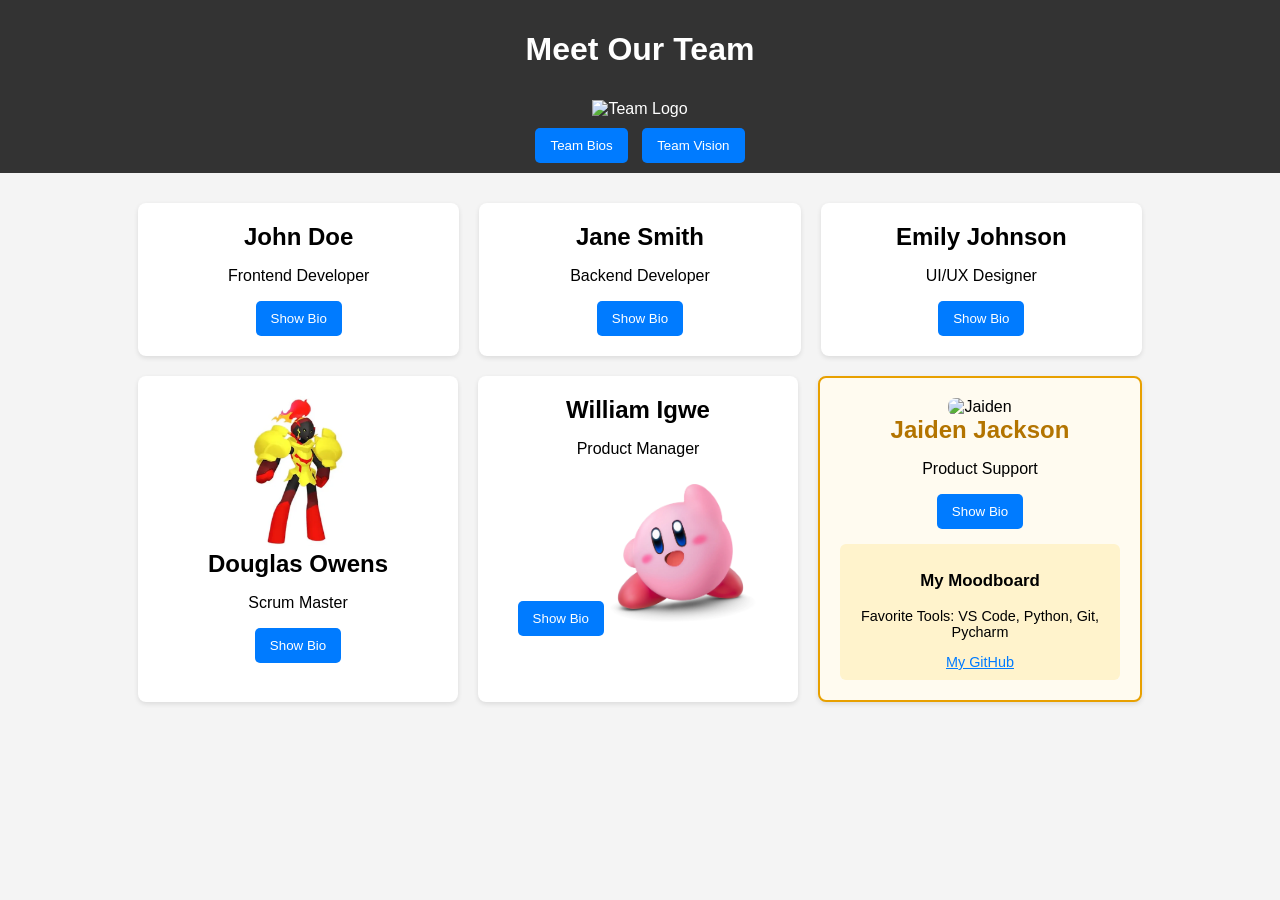
==== index.html @ e1c34551 "Add Jaiden Jackson bio, photo, and moodboard" ====
<!DOCTYPE html>
<html lang="en">

<head>
    <meta charset="UTF-8">
    <meta name="viewport" content="width=device-width, initial-scale=1.0">
    <title>Team Bio</title>
    <link rel="stylesheet" href="styles.css"> <!-- Link to external CSS file -->
</head>

<body>

    <header>
        <h1>Meet Our Team</h1>
        <!-- Example team logo -->
        <img src="img/team-logo.png" alt="Team Logo" class="team-logo">

        <!-- Navigation menu to switch between sections -->
        <nav>
            <button onclick="showSection('bios')">Team Bios</button>
            <button onclick="showSection('vision')">Team Vision</button>
        </nav>
    </header>

    <!-- Team bios section (default section) -->
    <div id="bios" class="container">
        <!-- Each card represents an individual team member -->
        <div class="card">
            <h2>John Doe</h2>
            <p>Frontend Developer</p>
            <button onclick="toggleBio('bio1')">Show Bio</button>
            <p id="bio1" class="bio">John is a skilled frontend developer with 5 years of experience in creating
                responsive web applications.</p>
        </div>
        <div class="card">
            <h2>Jane Smith</h2>
            <p>Backend Developer</p>
            <button onclick="toggleBio('bio2')">Show Bio</button>
            <p id="bio2" class="bio">Jane is a backend developer specializing in server-side logic and database
                management.</p>
        </div>
        <div class="card">
            <h2>Emily Johnson</h2>
            <p>UI/UX Designer</p>
            <button onclick="toggleBio('bio3')">Show Bio</button>
            <p id="bio3" class="bio">Emily is a UI/UX designer with a passion for creating user-friendly interfaces.</p>
        </div>
        <div class="card">
            <img src="img/Armarouge-1.webp" alt="Douglas Owens" style="width: 150px; border-radius: 8px;">
            <h2>Douglas Owens</h2>
            <p>Scrum Master</p>
            <button onclick="toggleBio('bio4')">Show Bio</button>
            <p id="bio4" class="bio">Douglas is our scrum master with a passion for keeping the team on track and
                ensuring we deliver quality work on time.</p>
        </div>
        <div class="card">
            <h2>William Igwe</h2>
            <p>Product Manager</p>
            <button onclick="toggleBio('bio5')">Show Bio</button>
            <p id="bio5" class="bio">William is a skilled product manager.</p>
            <img src="img/Kirby_KARs.png" alt="William Igwe" class="team-logo">
        </div>
        <div class="card" id="jaiden-card">
            <img src="img/jaiden.png" alt="Jaiden" style="width: 150px; border-radius: 8px;">
            <h2>Jaiden Jackson</h2>
            <p>Product Support</p>
            <button onclick="toggleBio('bio6')">Show Bio</button>
            <p id="bio6" class="bio">
                Skilled programmer in Java, interested in CyberSecurity.
            </p>
            <div class="moodboard">
                <h3>My Moodboard</h3>
                <p>Favorite Tools: VS Code, Python, Git, Pycharm</p>
                <a href="https://github.com/JaidenCoding" target="_blank">My GitHub</a>
            </div>
        </div>
    </div>
    <!-- Team vision/mission statement section (hidden by default) -->
    <div id="vision" class="container" style="display: none;">
        <h2>Our Mission Statement</h2>
        <p>We strive to create a collaborative, inclusive, and innovative environment where team members feel empowered
            to push boundaries and achieve excellence in their craft. Our mission is to deliver high-quality solutions
            that meet and exceed our clients' expectations.</p>
    </div>

    <script src="script.js"></script> <!-- Link to external JavaScript file -->

</body>

</html>
---- styles.css ----
/* General page styling */
body {
    font-family: Arial, sans-serif;
    background-color: #f4f4f4;
    margin: 0;
    padding: 0;
}

/* Header section styling */
header {
    background: #333;
    color: #fff;
    padding: 10px 0;
    text-align: center;
}

/* Styling for team logo image */
.team-logo {
    width: 150px; /* Adjust the size as needed */
    margin-top: 10px;
}

/* Menu button styling */
header nav {
    margin-top: 10px;
}

header nav button {
    background: #007BFF;
    color: white;
    border: none;
    padding: 10px 15px;
    border-radius: 5px;
    cursor: pointer;
    margin: 0 5px;
}

header nav button:hover {
    background: #0056b3;
}

/* Flex container for team bios and vision sections */
.container {
    width: 80%;
    margin: 20px auto;
    display: flex;
    flex-wrap: wrap;
    justify-content: space-between;
}

/* Card styling for individual team bios */
.card {
    background: white;
    border-radius: 8px;
    box-shadow: 0 2px 5px rgba(0, 0, 0, 0.1);
    margin: 10px;
    padding: 20px;
    flex: 1 1 calc(30% - 40px);
    text-align: center;
    transition: transform 0.2s;
}

.card:hover {
    transform: scale(1.05);
}

h2 {
    margin: 0 0 10px;
}

/* Initially hide bio details */
.bio {
    display: none;
    margin-top: 10px;
    color: #555;
}

/* Button styling */
button {
    background: #007BFF;
    color: white;
    border: none;
    padding: 10px 15px;
    border-radius: 5px;
    cursor: pointer;
}

button:hover {
    background: #0056b3;
}

/* Jaiden's card styling */
#jaiden-card {
    border: 2px solid #e8a000;
    background: #fffbf0;
}

#jaiden-card h2 {
    color: #b37400;
}

#jaiden-card .moodboard {
    margin-top: 15px;
    padding: 10px;
    background: #fff3cc;
    border-radius: 6px;
    font-size: 0.9em;
}

#jaiden-card .moodboard a {
    display: block;
    color: #007BFF;
    margin-top: 5px;
}
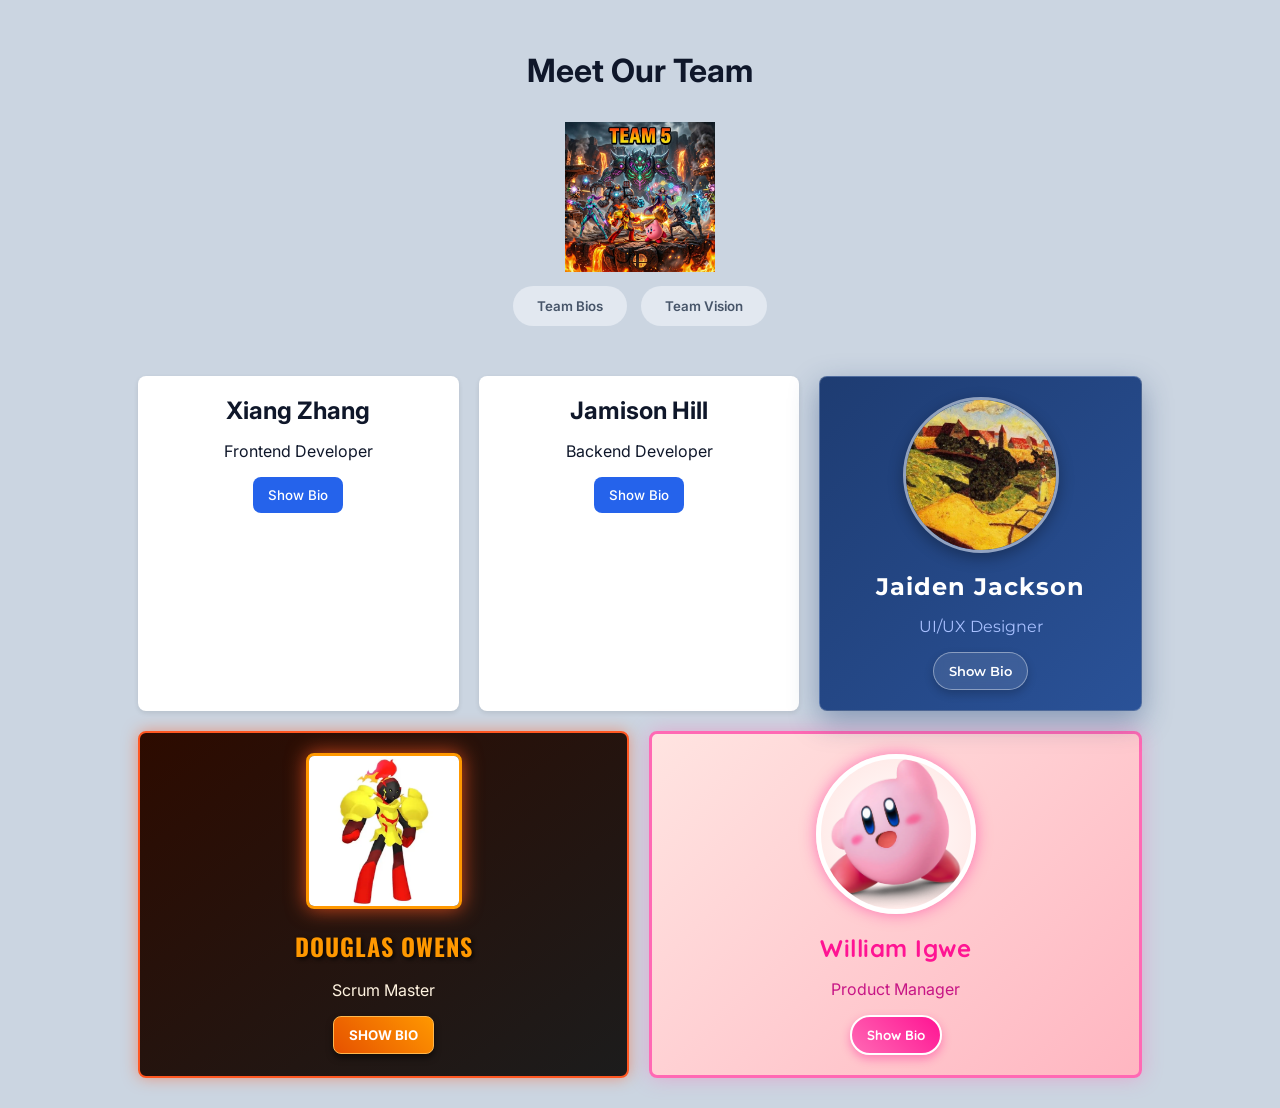
==== commit 3b86f8f3: "Finalized Most of the Styling" ====
--- a/index.html
+++ b/index.html
@@ -13,7 +13,7 @@
     <header>
         <h1>Meet Our Team</h1>
         <!-- Example team logo -->
-        <img src="img/team-logo.png" alt="Team Logo" class="team-logo">
+        <img src="img/Team_Logo.jpeg" alt="Team Logo" class="team-logo">
 
         <!-- Navigation menu to switch between sections -->
         <nav>
@@ -26,55 +26,43 @@
     <div id="bios" class="container">
         <!-- Each card represents an individual team member -->
         <div class="card">
-            <h2>John Doe</h2>
+            <h2>Xiang Zhang</h2>
             <p>Frontend Developer</p>
             <button onclick="toggleBio('bio1')">Show Bio</button>
-            <p id="bio1" class="bio">John is a skilled frontend developer with 5 years of experience in creating
+            <p id="bio1" class="bio">Xiang is a skilled frontend developer with 5 years of experience in creating
                 responsive web applications.</p>
         </div>
         <div class="card">
-            <h2>Jane Smith</h2>
+            <h2>Jamison Hill</h2>
             <p>Backend Developer</p>
             <button onclick="toggleBio('bio2')">Show Bio</button>
-            <p id="bio2" class="bio">Jane is a backend developer specializing in server-side logic and database
+            <p id="bio2" class="bio">Jamison is a backend developer specializing in server-side logic and database
                 management.</p>
         </div>
-        <div class="card">
-            <h2>Emily Johnson</h2>
+        <div class="card jaiden-card">
+            <img src="img/IMG_1285.JPEG" alt="Jaiden Jackson">
+            <h2>Jaiden Jackson</h2>
             <p>UI/UX Designer</p>
             <button onclick="toggleBio('bio3')">Show Bio</button>
-            <p id="bio3" class="bio">Emily is a UI/UX designer with a passion for creating user-friendly interfaces.</p>
+            <p id="bio3" class="bio">Jaiden is a UI/UX designer with a passion for creating user-friendly interfaces.
+            </p>
         </div>
-        <div class="card">
+        <div class="card douglas-card">
             <img src="img/Armarouge-1.webp" alt="Douglas Owens" style="width: 150px; border-radius: 8px;">
             <h2>Douglas Owens</h2>
             <p>Scrum Master</p>
             <button onclick="toggleBio('bio4')">Show Bio</button>
-            <p id="bio4" class="bio">Douglas is our scrum master with a passion for keeping the team on track and
-                ensuring we deliver quality work on time.</p>
+            <p id="bio4" class="bio">Douglas is our Scrum Master.</p>
         </div>
-        <div class="card">
+        <div class="card william-card">
+            <img src="img/Kirby_KARs.png" alt="William Igwe" style="width: 150px; border-radius: 8px;">
             <h2>William Igwe</h2>
             <p>Product Manager</p>
             <button onclick="toggleBio('bio5')">Show Bio</button>
             <p id="bio5" class="bio">William is a skilled product manager.</p>
-            <img src="img/Kirby_KARs.png" alt="William Igwe" class="team-logo">
-        </div>
-        <div class="card" id="jaiden-card">
-            <img src="img/jaiden.png" alt="Jaiden" style="width: 150px; border-radius: 8px;">
-            <h2>Jaiden Jackson</h2>
-            <p>Product Support</p>
-            <button onclick="toggleBio('bio6')">Show Bio</button>
-            <p id="bio6" class="bio">
-                Skilled programmer in Java, interested in CyberSecurity.
-            </p>
-            <div class="moodboard">
-                <h3>My Moodboard</h3>
-                <p>Favorite Tools: VS Code, Python, Git, Pycharm</p>
-                <a href="https://github.com/JaidenCoding" target="_blank">My GitHub</a>
-            </div>
         </div>
     </div>
+
     <!-- Team vision/mission statement section (hidden by default) -->
     <div id="vision" class="container" style="display: none;">
         <h2>Our Mission Statement</h2>
--- a/styles.css
+++ b/styles.css
@@ -1,23 +1,33 @@
+@import url('https://fonts.googleapis.com/css2?family=Oswald:wght@500&display=swap');
+@import url('https://fonts.googleapis.com/css2?family=Montserrat:wght@300;600;700&display=swap');
+@import url('https://fonts.googleapis.com/css2?family=Quicksand:wght@700&display=swap');
+@import url('https://fonts.googleapis.com/css2?family=Inter:wght@400;500;600;700&display=swap');
+
 /* General page styling */
 body {
-    font-family: Arial, sans-serif;
-    background-color: #f4f4f4;
+    font-family: 'Inter', sans-serif;
+    background-color: #cbd5e1;
+    color: #0f172a;
     margin: 0;
     padding: 0;
 }
 
 /* Header section styling */
 header {
-    background: #333;
-    color: #fff;
-    padding: 10px 0;
+    background: transparent;
+    color: #0f172a;
+    padding: 30px 0 20px 0;
+    box-shadow: none;
+    margin-bottom: 20px;
     text-align: center;
 }
 
 /* Styling for team logo image */
 .team-logo {
     width: 150px; /* Adjust the size as needed */
-    margin-top: 10px;
+    margin-top: 10px;
+    height: 150px;
+    object-fit: contain;
 }
 
 /* Menu button styling */
@@ -26,17 +36,23 @@
 }
 
 header nav button {
-    background: #007BFF;
-    color: white;
+    background: #e2e8f0;
+    color: #475569;
+    font-family: 'Inter', sans-serif;
     border: none;
-    padding: 10px 15px;
-    border-radius: 5px;
+    padding: 12px 24px;
+    border-radius: 9999px; /* Pill shape */
+    font-weight: 600;
+    transition: all 0.2s ease;
     cursor: pointer;
     margin: 0 5px;
 }
 
 header nav button:hover {
-    background: #0056b3;
+    background: #3b82f6;
+    color: white;
+    transform: translateY(-2px);
+    box-shadow: 0 4px 12px rgba(59, 130, 246, 0.3);
 }
 
 /* Flex container for team bios and vision sections */
@@ -77,38 +93,190 @@
 
 /* Button styling */
 button {
-    background: #007BFF;
+    background: #2563eb;
+    font-family: 'Inter', sans-serif;
+    font-weight: 500;
+    transition: all 0.2s ease;
     color: white;
     border: none;
     padding: 10px 15px;
-    border-radius: 5px;
+    border-radius: 8px;
     cursor: pointer;
 }
 
 button:hover {
-    background: #0056b3;
-}
-
-/* Jaiden's card styling */
-#jaiden-card {
-    border: 2px solid #e8a000;
-    background: #fffbf0;
-}
-
-#jaiden-card h2 {
-    color: #b37400;
-}
-
-#jaiden-card .moodboard {
+    background: #1d4ed8;
+    box-shadow: 0 4px 10px rgba(37, 99, 235, 0.2);
+    transform: translateY(-1px);
+}
+
+/* Douglas Owens Special Card Styling */
+.douglas-card {
+    background: linear-gradient(145deg, #2d0b00, #1c1c1c);
+    border: 2px solid #ff5722;
+    color: #ffd54f;
+    box-shadow: 0 0 15px rgba(255, 87, 34, 0.5);
+    transition: transform 0.3s ease, box-shadow 0.3s ease;
+}
+
+.douglas-card:hover {
+    transform: scale(1.05);
+    box-shadow: 0 0 25px rgba(255, 87, 34, 0.8);
+}
+
+.douglas-card h2 {
+    font-family: 'Oswald', sans-serif;
+    color: #ff9800;
+    text-transform: uppercase;
+    letter-spacing: 1px;
+    text-shadow: 2px 2px 4px rgba(0,0,0,0.8);
     margin-top: 15px;
-    padding: 10px;
-    background: #fff3cc;
-    border-radius: 6px;
-    font-size: 0.9em;
-}
-
-#jaiden-card .moodboard a {
-    display: block;
-    color: #007BFF;
-    margin-top: 5px;
-}+}
+
+.douglas-card p {
+    color: #fff3e0;
+}
+
+.douglas-card .bio {
+    color: #ffcc80;
+}
+
+.douglas-card img {
+    border: 3px solid #ff9800;
+    box-shadow: 0 0 20px rgba(255, 87, 34, 0.8);
+    background: radial-gradient(circle, #ff9800, #4e1a05);
+}
+
+.douglas-card button {
+    background: linear-gradient(45deg, #e65100, #ff9800);
+    border: 1px solid #ffb74d;
+    color: #fff;
+    font-weight: bold;
+    text-transform: uppercase;
+    box-shadow: 0 4px 6px rgba(0,0,0,0.5);
+    transition: all 0.3s ease;
+}
+
+.douglas-card button:hover {
+    background: linear-gradient(45deg, #ff9800, #ffc107);
+    color: #333;
+    transform: scale(1.1);
+    box-shadow: 0 0 15px #ffc107;
+}
+
+/* William Igwe (Kirby) Special Card Styling */
+.william-card {
+    background: linear-gradient(135deg, #ffe4e1, #ffb6c1);
+    border: 3px solid #ff69b4;
+    color: #db7093;
+    box-shadow: 0 0 20px rgba(255, 105, 180, 0.4);
+    transition: transform 0.3s ease, box-shadow 0.3s ease;
+}
+
+.william-card:hover {
+    transform: scale(1.05);
+    box-shadow: 0 0 30px rgba(255, 105, 180, 0.7);
+}
+
+.william-card h2 {
+    font-family: 'Quicksand', sans-serif;
+    color: #ff1493;
+    letter-spacing: 0.5px;
+    margin-top: 15px;
+}
+
+.william-card p {
+    color: #c71585;
+}
+
+.william-card .bio {
+    color: #d02090;
+}
+
+.william-card img {
+    border: 5px solid #fff;
+    box-shadow: 0 0 15px rgba(255, 20, 147, 0.5);
+    background: radial-gradient(circle, #fff, #ffe4e1);
+    border-radius: 50% !important; /* Circular like Kirby */
+    object-fit: cover;
+    height: 150px;
+}
+
+.william-card button {
+    background: linear-gradient(45deg, #ff69b4, #ff1493);
+    border: 2px solid #fff;
+    border-radius: 20px;
+    color: #fff;
+    font-weight: bold;
+    font-family: 'Quicksand', sans-serif;
+    box-shadow: 0 4px 10px rgba(255, 20, 147, 0.4);
+    transition: all 0.3s ease;
+}
+
+.william-card button:hover {
+    background: linear-gradient(45deg, #ff1493, #ff69b4);
+    color: #fff;
+    transform: scale(1.1);
+    box-shadow: 0 0 15px #ff1493;
+}
+
+/* Jaiden Jackson Special Card Styling */
+.jaiden-card {
+    background: linear-gradient(135deg, #1e3c72, #2a5298);
+    border: 1px solid rgba(255, 255, 255, 0.2);
+    color: #e0eaf5;
+    box-shadow: 0 10px 30px rgba(30, 60, 114, 0.4);
+    backdrop-filter: blur(10px);
+    transition: transform 0.3s ease, box-shadow 0.3s ease;
+}
+
+.jaiden-card:hover {
+    transform: translateY(-5px);
+    box-shadow: 0 15px 35px rgba(42, 82, 152, 0.6);
+}
+
+.jaiden-card h2 {
+    font-family: 'Montserrat', sans-serif;
+    font-weight: 700;
+    color: #ffffff;
+    letter-spacing: 1px;
+    margin-top: 15px;
+}
+
+.jaiden-card p {
+    color: #a8c0ff;
+    font-family: 'Montserrat', sans-serif;
+}
+
+.jaiden-card .bio {
+    color: #e0eaf5;
+    font-weight: 300;
+}
+
+.jaiden-card img {
+    border: 3px solid rgba(255, 255, 255, 0.5);
+    box-shadow: 0 5px 15px rgba(0, 0, 0, 0.3);
+    border-radius: 50%;
+    object-fit: cover;
+    height: 150px;
+    width: 150px;
+}
+
+.jaiden-card button {
+    background: rgba(255, 255, 255, 0.1);
+    border: 1px solid rgba(255, 255, 255, 0.4);
+    border-radius: 25px;
+    color: #ffffff;
+    font-family: 'Montserrat', sans-serif;
+    font-weight: 600;
+    backdrop-filter: blur(5px);
+    box-shadow: 0 4px 10px rgba(0, 0, 0, 0.2);
+    transition: all 0.3s ease;
+}
+
+.jaiden-card button:hover {
+    background: rgba(255, 255, 255, 0.25);
+    color: #ffffff;
+    border-color: #ffffff;
+    box-shadow: 0 0 15px rgba(255, 255, 255, 0.4);
+}
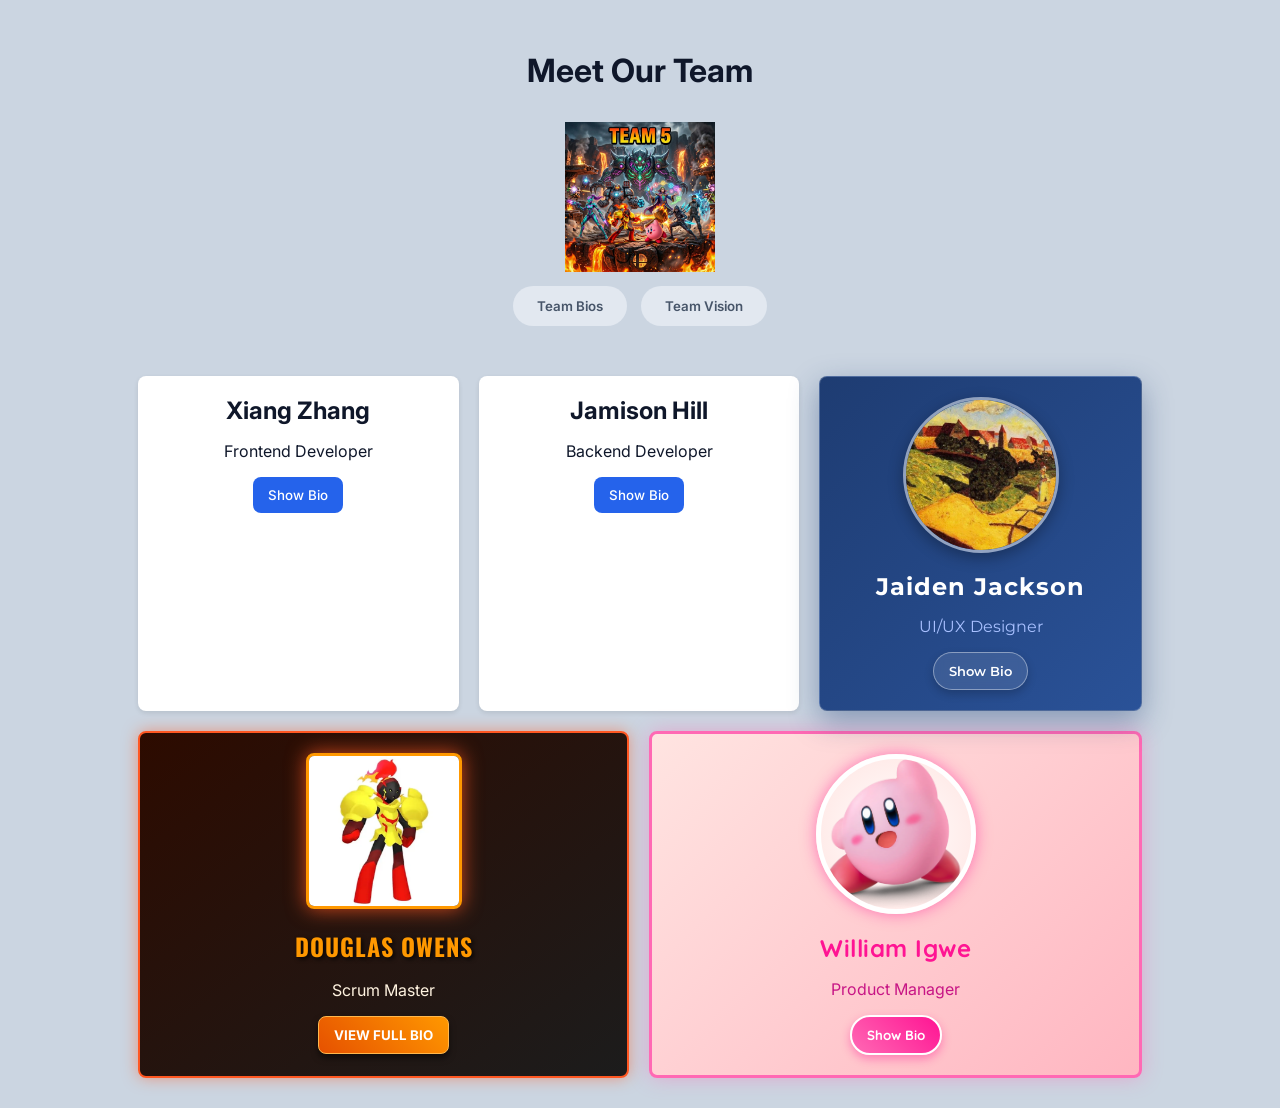
==== commit 2fcd56a0: "Finalized bio and moodboard" ====
--- a/index.html
+++ b/index.html
@@ -51,8 +51,7 @@
             <img src="img/Armarouge-1.webp" alt="Douglas Owens" style="width: 150px; border-radius: 8px;">
             <h2>Douglas Owens</h2>
             <p>Scrum Master</p>
-            <button onclick="toggleBio('bio4')">Show Bio</button>
-            <p id="bio4" class="bio">Douglas is our Scrum Master.</p>
+            <button onclick="window.location.href='douglas_bio.html'">View Full Bio</button>
         </div>
         <div class="card william-card">
             <img src="img/Kirby_KARs.png" alt="William Igwe" style="width: 150px; border-radius: 8px;">
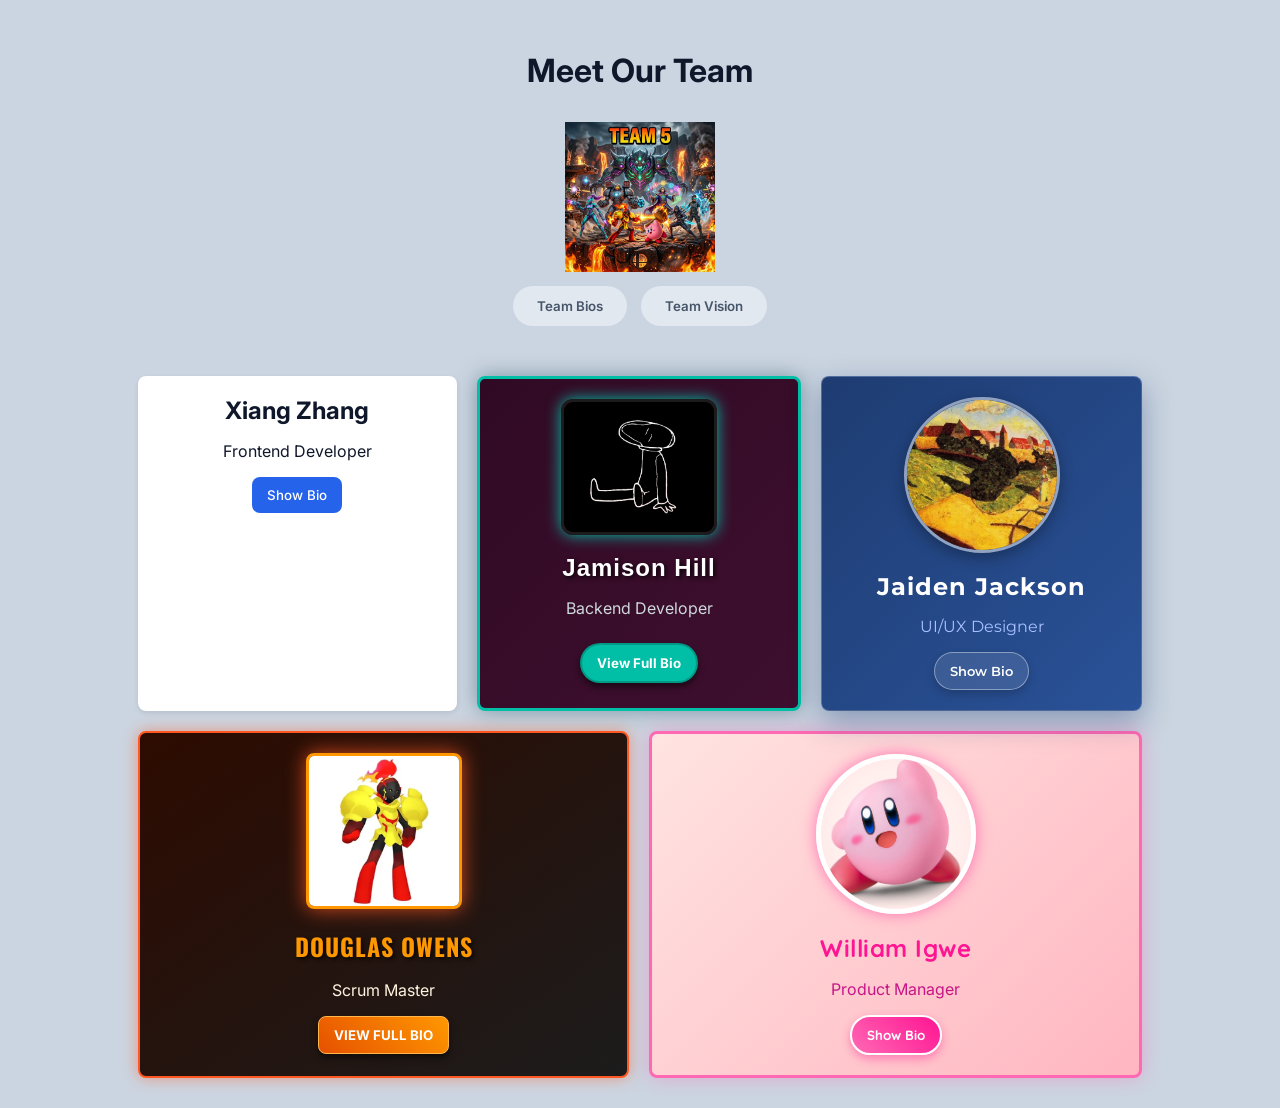
==== commit 8e9ad74b: "Added Jamison's bio & moodboard." ====
--- a/index.html
+++ b/index.html
@@ -32,12 +32,11 @@
             <p id="bio1" class="bio">Xiang is a skilled frontend developer with 5 years of experience in creating
                 responsive web applications.</p>
         </div>
-        <div class="card">
+        <div class="card jamison-card">
+            <img src="img/HTLT.png" alt="Jamison Hill">
             <h2>Jamison Hill</h2>
             <p>Backend Developer</p>
-            <button onclick="toggleBio('bio2')">Show Bio</button>
-            <p id="bio2" class="bio">Jamison is a backend developer specializing in server-side logic and database
-                management.</p>
+            <button onclick="window.location.href='jamison_bio.html'">View Full Bio</button>
         </div>
         <div class="card jaiden-card">
             <img src="img/IMG_1285.JPEG" alt="Jaiden Jackson">
--- a/styles.css
+++ b/styles.css
@@ -1,12 +1,12 @@
-@import url('https://fonts.googleapis.com/css2?family=Oswald:wght@500&display=swap');
-@import url('https://fonts.googleapis.com/css2?family=Montserrat:wght@300;600;700&display=swap');
-@import url('https://fonts.googleapis.com/css2?family=Quicksand:wght@700&display=swap');
+@import url('https://fonts.googleapis.com/css2?family=Oswald:wght@500&display=swap');
+@import url('https://fonts.googleapis.com/css2?family=Montserrat:wght@300;600;700&display=swap');
+@import url('https://fonts.googleapis.com/css2?family=Quicksand:wght@700&display=swap');
 @import url('https://fonts.googleapis.com/css2?family=Inter:wght@400;500;600;700&display=swap');
 
 /* General page styling */
 body {
     font-family: 'Inter', sans-serif;
-    background-color: #cbd5e1;
+    background-color: #cbd5e1;
     color: #0f172a;
     margin: 0;
     padding: 0;
@@ -16,8 +16,8 @@
 header {
     background: transparent;
     color: #0f172a;
-    padding: 30px 0 20px 0;
-    box-shadow: none;
+    padding: 30px 0 20px 0;
+    box-shadow: none;
     margin-bottom: 20px;
     text-align: center;
 }
@@ -25,8 +25,8 @@
 /* Styling for team logo image */
 .team-logo {
     width: 150px; /* Adjust the size as needed */
-    margin-top: 10px;
-    height: 150px;
+    margin-top: 10px;
+    height: 150px;
     object-fit: contain;
 }
 
@@ -37,21 +37,21 @@
 
 header nav button {
     background: #e2e8f0;
-    color: #475569;
+    color: #475569;
     font-family: 'Inter', sans-serif;
     border: none;
     padding: 12px 24px;
-    border-radius: 9999px; /* Pill shape */
-    font-weight: 600;
+    border-radius: 9999px; /* Pill shape */
+    font-weight: 600;
     transition: all 0.2s ease;
     cursor: pointer;
     margin: 0 5px;
 }
 
 header nav button:hover {
-    background: #3b82f6;
-    color: white;
-    transform: translateY(-2px);
+    background: #3b82f6;
+    color: white;
+    transform: translateY(-2px);
     box-shadow: 0 4px 12px rgba(59, 130, 246, 0.3);
 }
 
@@ -93,9 +93,9 @@
 
 /* Button styling */
 button {
-    background: #2563eb;
-    font-family: 'Inter', sans-serif;
-    font-weight: 500;
+    background: #2563eb;
+    font-family: 'Inter', sans-serif;
+    font-weight: 500;
     transition: all 0.2s ease;
     color: white;
     border: none;
@@ -105,8 +105,8 @@
 }
 
 button:hover {
-    background: #1d4ed8;
-    box-shadow: 0 4px 10px rgba(37, 99, 235, 0.2);
+    background: #1d4ed8;
+    box-shadow: 0 4px 10px rgba(37, 99, 235, 0.2);
     transform: translateY(-1px);
 }
 
@@ -161,122 +161,172 @@
     background: linear-gradient(45deg, #ff9800, #ffc107);
     color: #333;
     transform: scale(1.1);
-    box-shadow: 0 0 15px #ffc107;
-}
-
-/* William Igwe (Kirby) Special Card Styling */
-.william-card {
-    background: linear-gradient(135deg, #ffe4e1, #ffb6c1);
-    border: 3px solid #ff69b4;
-    color: #db7093;
-    box-shadow: 0 0 20px rgba(255, 105, 180, 0.4);
-    transition: transform 0.3s ease, box-shadow 0.3s ease;
-}
-
-.william-card:hover {
-    transform: scale(1.05);
-    box-shadow: 0 0 30px rgba(255, 105, 180, 0.7);
-}
-
-.william-card h2 {
-    font-family: 'Quicksand', sans-serif;
-    color: #ff1493;
-    letter-spacing: 0.5px;
-    margin-top: 15px;
-}
-
-.william-card p {
-    color: #c71585;
-}
-
-.william-card .bio {
-    color: #d02090;
-}
-
-.william-card img {
-    border: 5px solid #fff;
-    box-shadow: 0 0 15px rgba(255, 20, 147, 0.5);
-    background: radial-gradient(circle, #fff, #ffe4e1);
-    border-radius: 50% !important; /* Circular like Kirby */
-    object-fit: cover;
-    height: 150px;
-}
-
-.william-card button {
-    background: linear-gradient(45deg, #ff69b4, #ff1493);
-    border: 2px solid #fff;
-    border-radius: 20px;
-    color: #fff;
-    font-weight: bold;
-    font-family: 'Quicksand', sans-serif;
-    box-shadow: 0 4px 10px rgba(255, 20, 147, 0.4);
-    transition: all 0.3s ease;
-}
-
-.william-card button:hover {
-    background: linear-gradient(45deg, #ff1493, #ff69b4);
-    color: #fff;
-    transform: scale(1.1);
-    box-shadow: 0 0 15px #ff1493;
-}
-
-/* Jaiden Jackson Special Card Styling */
-.jaiden-card {
-    background: linear-gradient(135deg, #1e3c72, #2a5298);
-    border: 1px solid rgba(255, 255, 255, 0.2);
-    color: #e0eaf5;
-    box-shadow: 0 10px 30px rgba(30, 60, 114, 0.4);
-    backdrop-filter: blur(10px);
-    transition: transform 0.3s ease, box-shadow 0.3s ease;
-}
-
-.jaiden-card:hover {
-    transform: translateY(-5px);
-    box-shadow: 0 15px 35px rgba(42, 82, 152, 0.6);
-}
-
-.jaiden-card h2 {
-    font-family: 'Montserrat', sans-serif;
-    font-weight: 700;
-    color: #ffffff;
-    letter-spacing: 1px;
-    margin-top: 15px;
-}
-
-.jaiden-card p {
-    color: #a8c0ff;
-    font-family: 'Montserrat', sans-serif;
-}
-
-.jaiden-card .bio {
-    color: #e0eaf5;
-    font-weight: 300;
-}
-
-.jaiden-card img {
-    border: 3px solid rgba(255, 255, 255, 0.5);
-    box-shadow: 0 5px 15px rgba(0, 0, 0, 0.3);
-    border-radius: 50%;
-    object-fit: cover;
-    height: 150px;
-    width: 150px;
-}
-
-.jaiden-card button {
-    background: rgba(255, 255, 255, 0.1);
-    border: 1px solid rgba(255, 255, 255, 0.4);
-    border-radius: 25px;
-    color: #ffffff;
-    font-family: 'Montserrat', sans-serif;
-    font-weight: 600;
-    backdrop-filter: blur(5px);
-    box-shadow: 0 4px 10px rgba(0, 0, 0, 0.2);
-    transition: all 0.3s ease;
-}
-
-.jaiden-card button:hover {
-    background: rgba(255, 255, 255, 0.25);
-    color: #ffffff;
-    border-color: #ffffff;
+    box-shadow: 0 0 15px #ffc107;
+}
+
+/* William Igwe (Kirby) Special Card Styling */
+.william-card {
+    background: linear-gradient(135deg, #ffe4e1, #ffb6c1);
+    border: 3px solid #ff69b4;
+    color: #db7093;
+    box-shadow: 0 0 20px rgba(255, 105, 180, 0.4);
+    transition: transform 0.3s ease, box-shadow 0.3s ease;
+}
+
+.william-card:hover {
+    transform: scale(1.05);
+    box-shadow: 0 0 30px rgba(255, 105, 180, 0.7);
+}
+
+.william-card h2 {
+    font-family: 'Quicksand', sans-serif;
+    color: #ff1493;
+    letter-spacing: 0.5px;
+    margin-top: 15px;
+}
+
+.william-card p {
+    color: #c71585;
+}
+
+.william-card .bio {
+    color: #d02090;
+}
+
+.william-card img {
+    border: 5px solid #fff;
+    box-shadow: 0 0 15px rgba(255, 20, 147, 0.5);
+    background: radial-gradient(circle, #fff, #ffe4e1);
+    border-radius: 50% !important; /* Circular like Kirby */
+    object-fit: cover;
+    height: 150px;
+}
+
+.william-card button {
+    background: linear-gradient(45deg, #ff69b4, #ff1493);
+    border: 2px solid #fff;
+    border-radius: 20px;
+    color: #fff;
+    font-weight: bold;
+    font-family: 'Quicksand', sans-serif;
+    box-shadow: 0 4px 10px rgba(255, 20, 147, 0.4);
+    transition: all 0.3s ease;
+}
+
+.william-card button:hover {
+    background: linear-gradient(45deg, #ff1493, #ff69b4);
+    color: #fff;
+    transform: scale(1.1);
+    box-shadow: 0 0 15px #ff1493;
+}
+
+/* Jaiden Jackson Special Card Styling */
+.jaiden-card {
+    background: linear-gradient(135deg, #1e3c72, #2a5298);
+    border: 1px solid rgba(255, 255, 255, 0.2);
+    color: #e0eaf5;
+    box-shadow: 0 10px 30px rgba(30, 60, 114, 0.4);
+    backdrop-filter: blur(10px);
+    transition: transform 0.3s ease, box-shadow 0.3s ease;
+}
+
+.jaiden-card:hover {
+    transform: translateY(-5px);
+    box-shadow: 0 15px 35px rgba(42, 82, 152, 0.6);
+}
+
+.jaiden-card h2 {
+    font-family: 'Montserrat', sans-serif;
+    font-weight: 700;
+    color: #ffffff;
+    letter-spacing: 1px;
+    margin-top: 15px;
+}
+
+.jaiden-card p {
+    color: #a8c0ff;
+    font-family: 'Montserrat', sans-serif;
+}
+
+.jaiden-card .bio {
+    color: #e0eaf5;
+    font-weight: 300;
+}
+
+.jaiden-card img {
+    border: 3px solid rgba(255, 255, 255, 0.5);
+    box-shadow: 0 5px 15px rgba(0, 0, 0, 0.3);
+    border-radius: 50%;
+    object-fit: cover;
+    height: 150px;
+    width: 150px;
+}
+
+.jaiden-card button {
+    background: rgba(255, 255, 255, 0.1);
+    border: 1px solid rgba(255, 255, 255, 0.4);
+    border-radius: 25px;
+    color: #ffffff;
+    font-family: 'Montserrat', sans-serif;
+    font-weight: 600;
+    backdrop-filter: blur(5px);
+    box-shadow: 0 4px 10px rgba(0, 0, 0, 0.2);
+    transition: all 0.3s ease;
+}
+
+.jaiden-card button:hover {
+    background: rgba(255, 255, 255, 0.25);
+    color: #ffffff;
+    border-color: #ffffff;
     box-shadow: 0 0 15px rgba(255, 255, 255, 0.4);
-}
+}
+
+.jamison-card {
+    background: linear-gradient(135deg, #300a24, #3e0f2f);
+    border: 3px solid #00bfa6;
+    color: #e0eaf5;
+    box-shadow: 0 0 20px rgba(44, 83, 100, 0.5);
+    transition: transform 0.3s ease, box-shadow 0.3s ease;
+}
+
+.jamison-card img {
+    border: 3px solid #1c1c1c;
+    box-shadow: 0 0 15px #00bfa6;
+    border-radius: 12px;
+    width: 150px;
+}
+
+.jamison-card:hover {
+    transform: scale(1.05);
+    box-shadow: 0 0 30px rgba(44, 83, 100, 0.8);
+}
+
+.jamison-card h2 {
+    font-family: 'Adobe Clean', sans-serif;
+    color: #fff;
+    letter-spacing: 1px;
+    text-shadow: 2px 2px 4px rgba(0,0,0,0.8);
+    margin-top: 15px;
+}
+
+.jamison-card p {
+    color: #cfd8dc;
+    margin-bottom: 25px;
+}
+
+.jamison-card button {
+    background: #00bfa6;
+    border: 2px solid rgba(0,0,0,0.2);
+    border-radius: 20px;
+    color: #fff;
+    font-weight: bold;
+    box-shadow: 0 4px 6px rgba(0,0,0,0.5);
+    transition: all 0.3s ease;
+}
+
+.jamison-card button:hover {
+    background: #00bfa6;
+    color: #fff;
+    transform: scale(1.1);
+    box-shadow: 0 0 15px #00bfa6;
+}
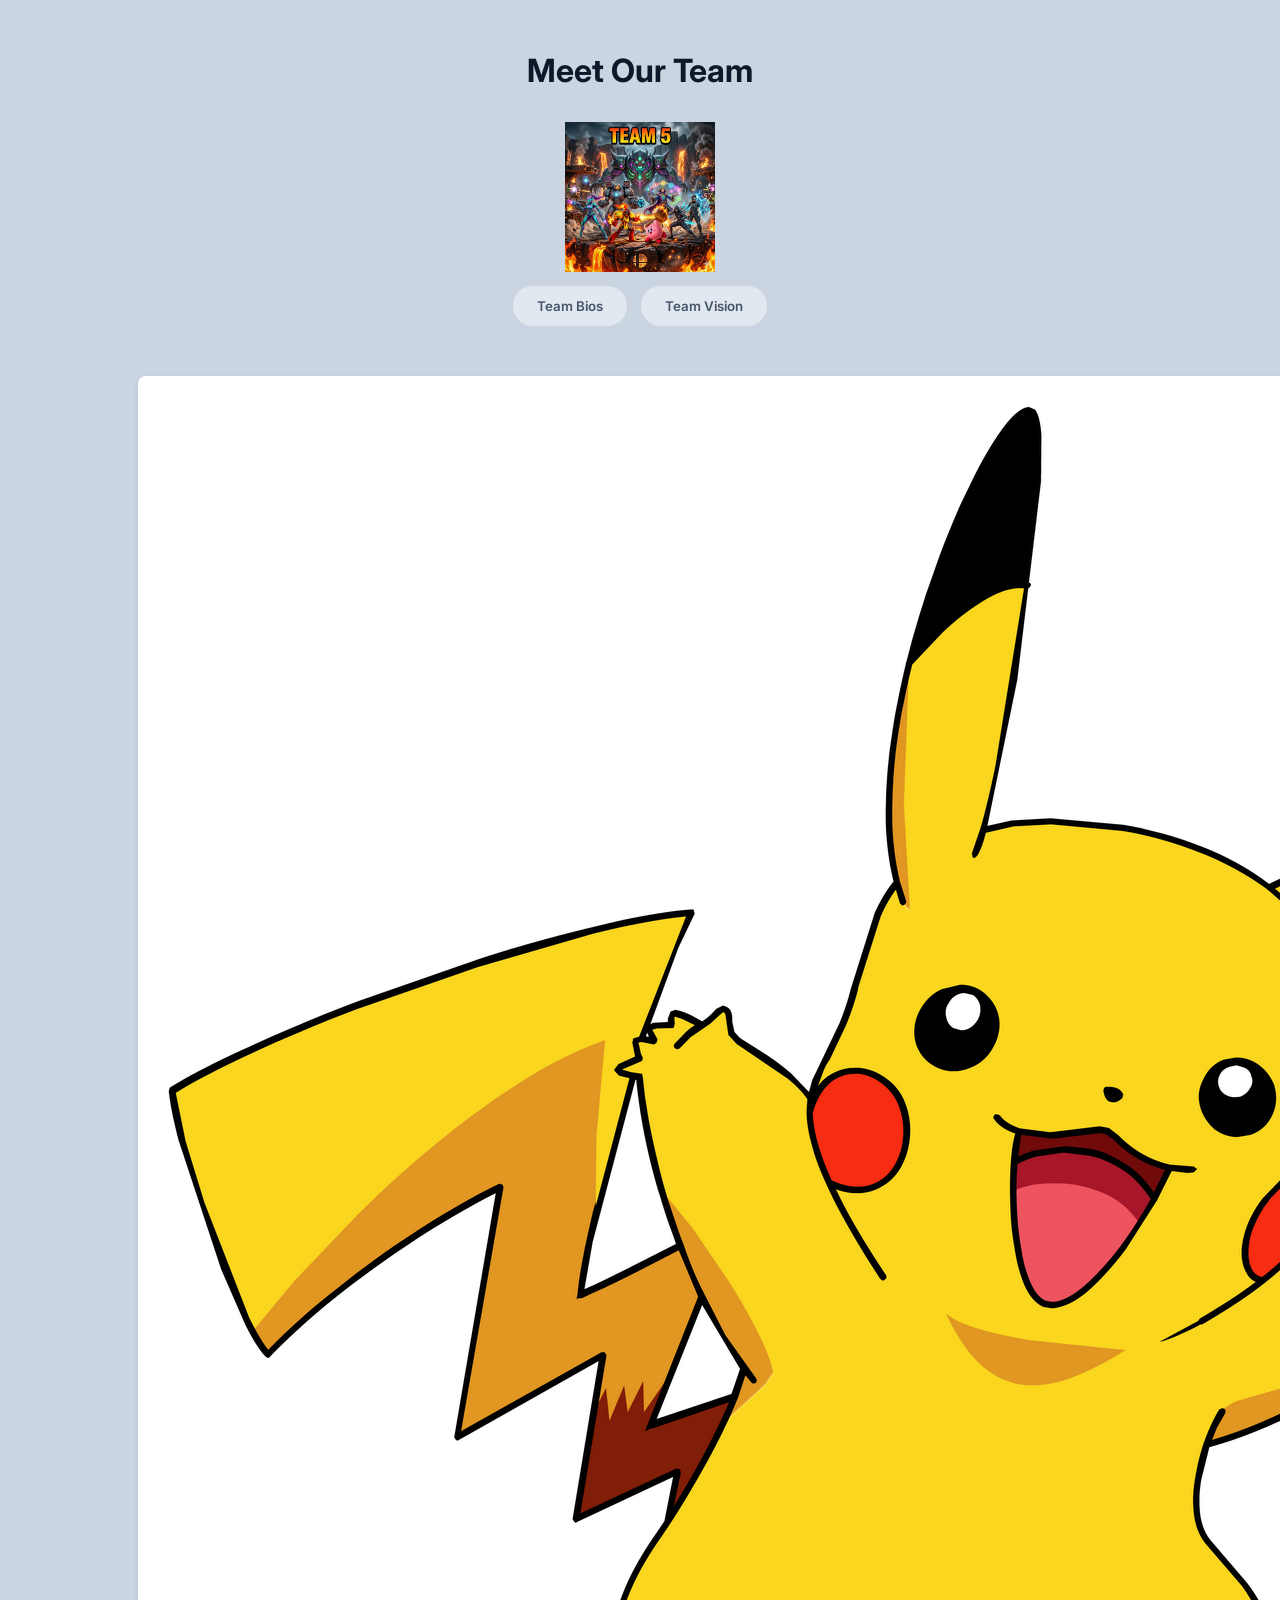
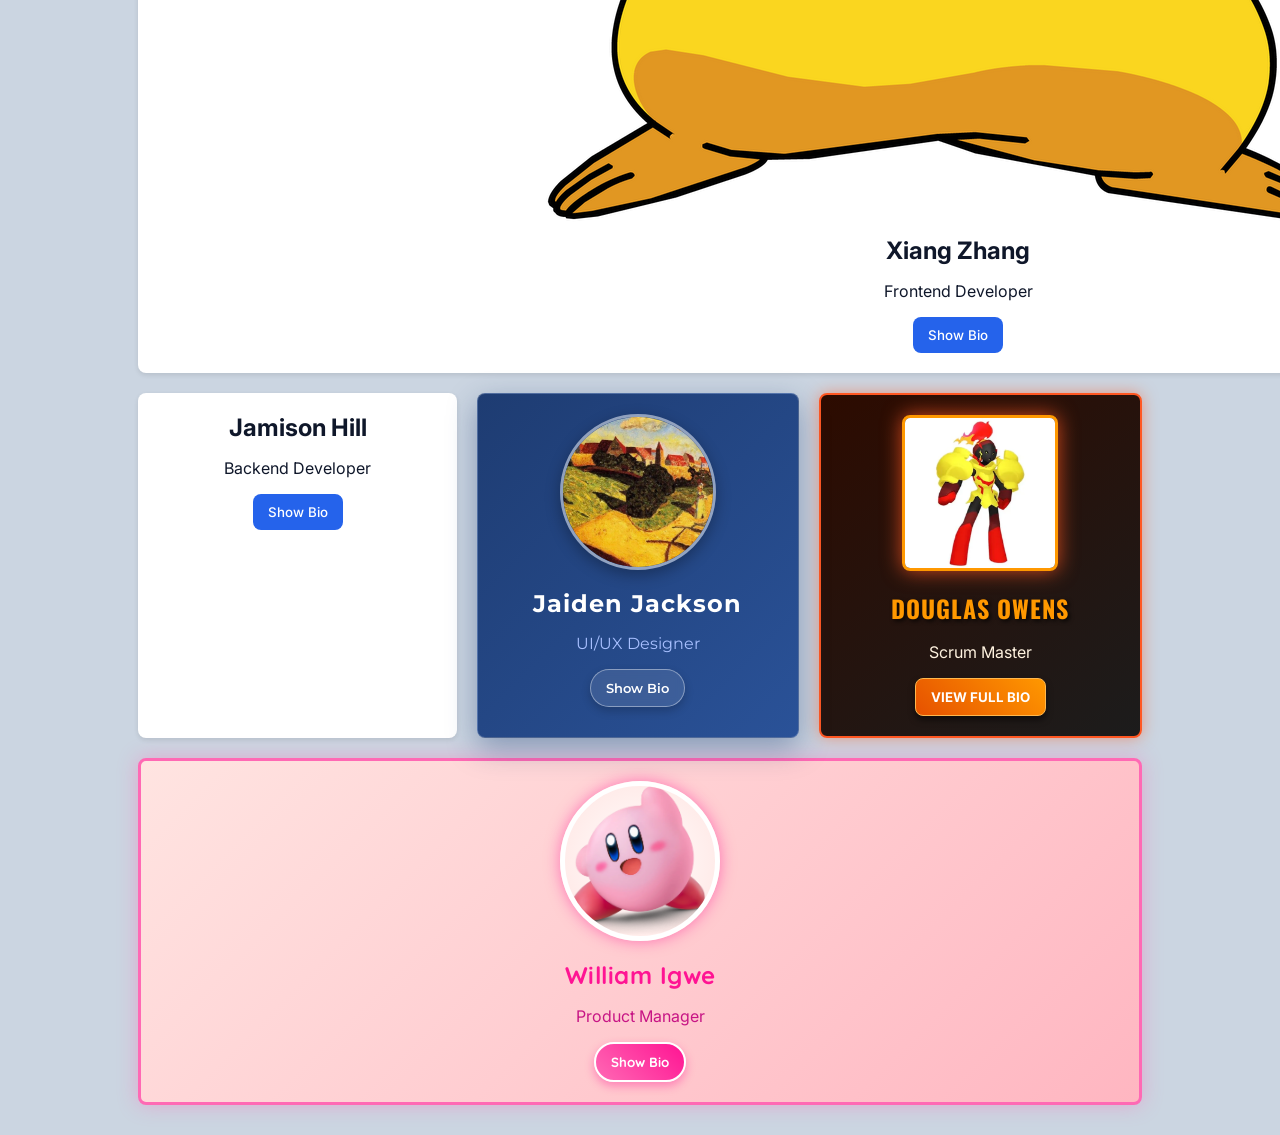
==== commit b1aa0627: "Add profile picture" ====
--- a/index.html
+++ b/index.html
@@ -25,18 +25,20 @@
     <!-- Team bios section (default section) -->
     <div id="bios" class="container">
         <!-- Each card represents an individual team member -->
-        <div class="card">
+        <div class="card xiang-card">
+            <img src="img/pikachu.png" alt="Xiang Zhang">
             <h2>Xiang Zhang</h2>
             <p>Frontend Developer</p>
             <button onclick="toggleBio('bio1')">Show Bio</button>
             <p id="bio1" class="bio">Xiang is a skilled frontend developer with 5 years of experience in creating
                 responsive web applications.</p>
         </div>
-        <div class="card jamison-card">
-            <img src="img/HTLT.png" alt="Jamison Hill">
+        <div class="card">
             <h2>Jamison Hill</h2>
             <p>Backend Developer</p>
-            <button onclick="window.location.href='jamison_bio.html'">View Full Bio</button>
+            <button onclick="toggleBio('bio2')">Show Bio</button>
+            <p id="bio2" class="bio">Jamison is a backend developer specializing in server-side logic and database
+                management.</p>
         </div>
         <div class="card jaiden-card">
             <img src="img/IMG_1285.JPEG" alt="Jaiden Jackson">
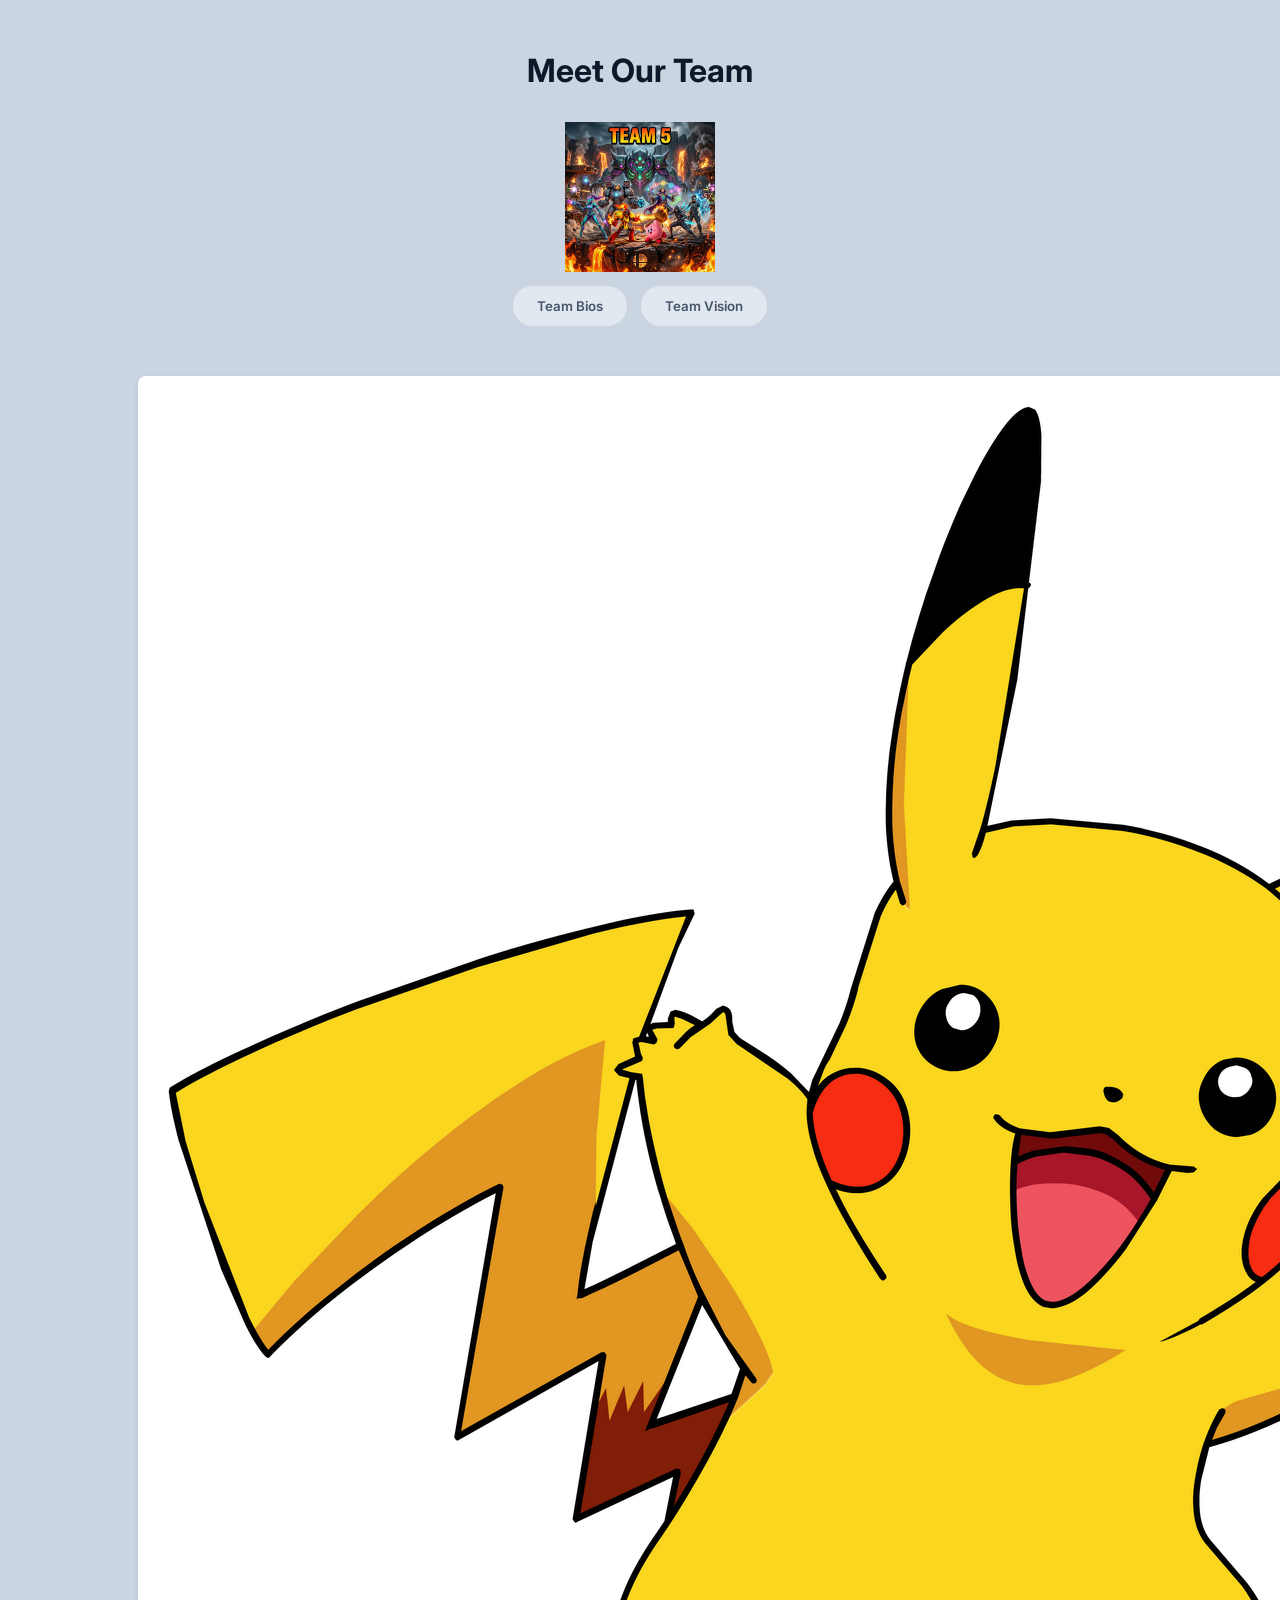
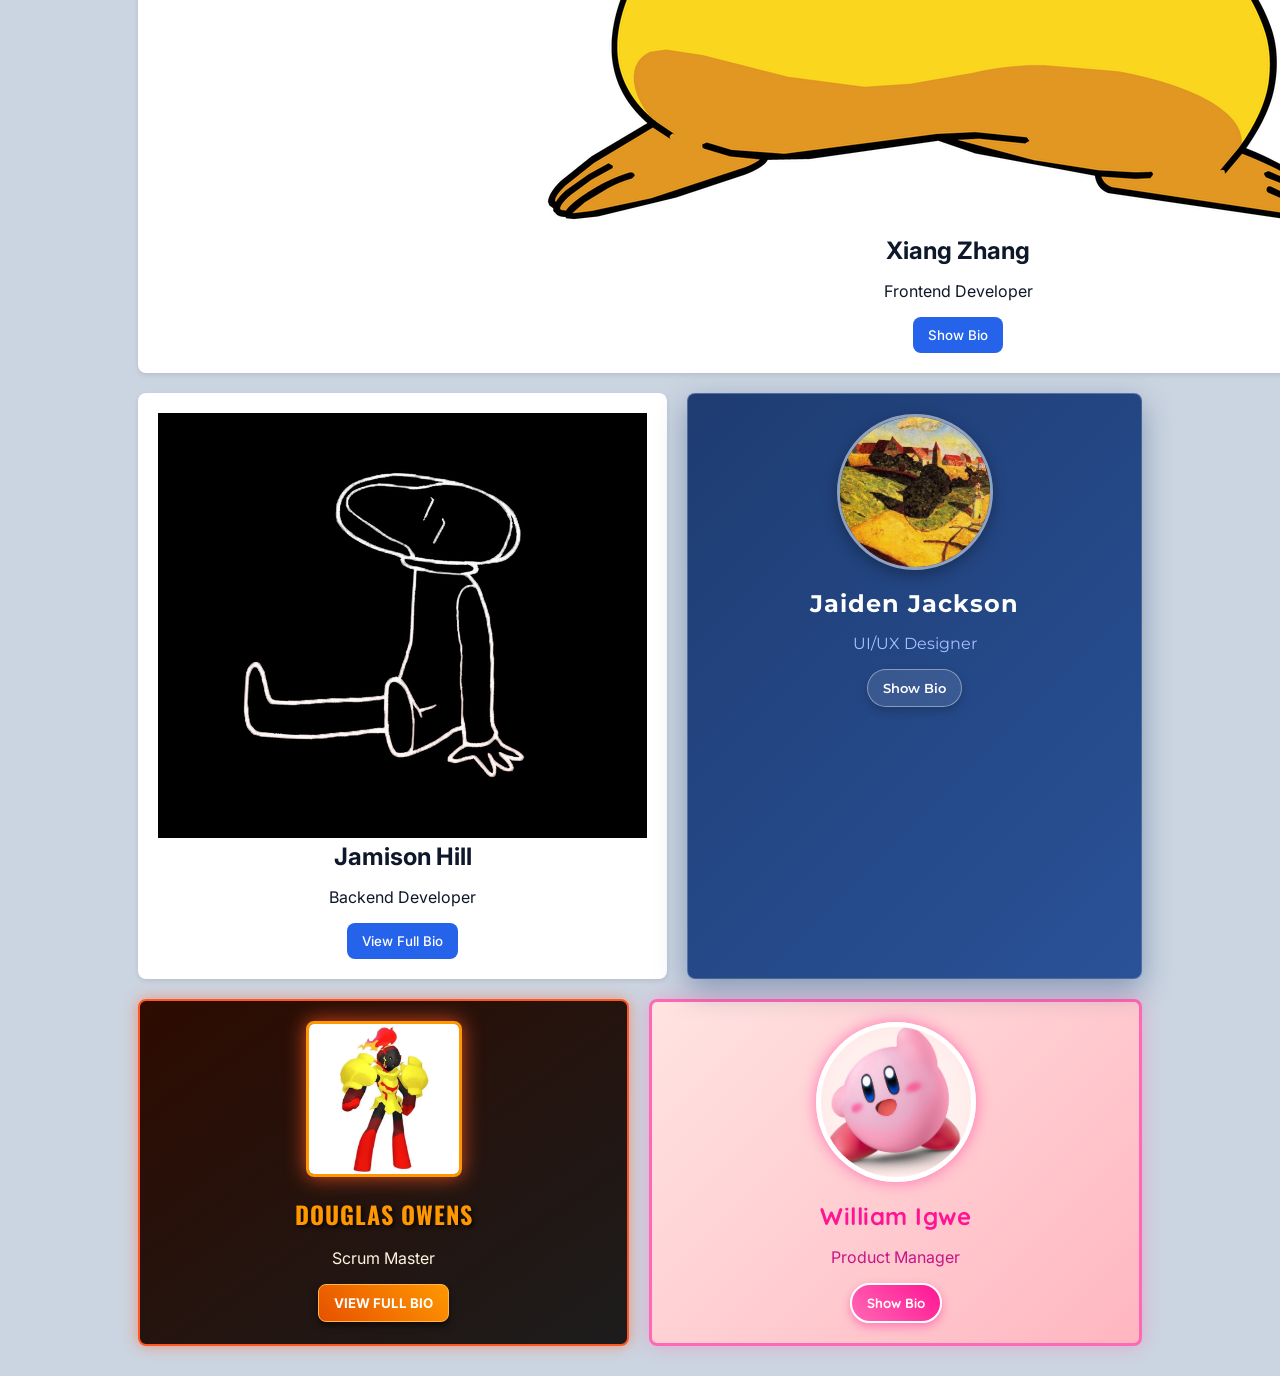
==== commit eed11093: "Merge remote-tracking branch 'origin/main' # Conflicts: #	styles.css" ====
--- a/index.html
+++ b/index.html
@@ -33,12 +33,11 @@
             <p id="bio1" class="bio">Xiang is a skilled frontend developer with 5 years of experience in creating
                 responsive web applications.</p>
         </div>
-        <div class="card">
+        <div class="card jamison-card">
+            <img src="img/HTLT.png" alt="Jamison Hill">
             <h2>Jamison Hill</h2>
             <p>Backend Developer</p>
-            <button onclick="toggleBio('bio2')">Show Bio</button>
-            <p id="bio2" class="bio">Jamison is a backend developer specializing in server-side logic and database
-                management.</p>
+            <button onclick="window.location.href='jamison_bio.html'">View Full Bio</button>
         </div>
         <div class="card jaiden-card">
             <img src="img/IMG_1285.JPEG" alt="Jaiden Jackson">
--- a/styles.css
+++ b/styles.css
@@ -280,53 +280,3 @@
     border-color: #ffffff;
     box-shadow: 0 0 15px rgba(255, 255, 255, 0.4);
 }
-
-.jamison-card {
-    background: linear-gradient(135deg, #300a24, #3e0f2f);
-    border: 3px solid #00bfa6;
-    color: #e0eaf5;
-    box-shadow: 0 0 20px rgba(44, 83, 100, 0.5);
-    transition: transform 0.3s ease, box-shadow 0.3s ease;
-}
-
-.jamison-card img {
-    border: 3px solid #1c1c1c;
-    box-shadow: 0 0 15px #00bfa6;
-    border-radius: 12px;
-    width: 150px;
-}
-
-.jamison-card:hover {
-    transform: scale(1.05);
-    box-shadow: 0 0 30px rgba(44, 83, 100, 0.8);
-}
-
-.jamison-card h2 {
-    font-family: 'Adobe Clean', sans-serif;
-    color: #fff;
-    letter-spacing: 1px;
-    text-shadow: 2px 2px 4px rgba(0,0,0,0.8);
-    margin-top: 15px;
-}
-
-.jamison-card p {
-    color: #cfd8dc;
-    margin-bottom: 25px;
-}
-
-.jamison-card button {
-    background: #00bfa6;
-    border: 2px solid rgba(0,0,0,0.2);
-    border-radius: 20px;
-    color: #fff;
-    font-weight: bold;
-    box-shadow: 0 4px 6px rgba(0,0,0,0.5);
-    transition: all 0.3s ease;
-}
-
-.jamison-card button:hover {
-    background: #00bfa6;
-    color: #fff;
-    transform: scale(1.1);
-    box-shadow: 0 0 15px #00bfa6;
-}
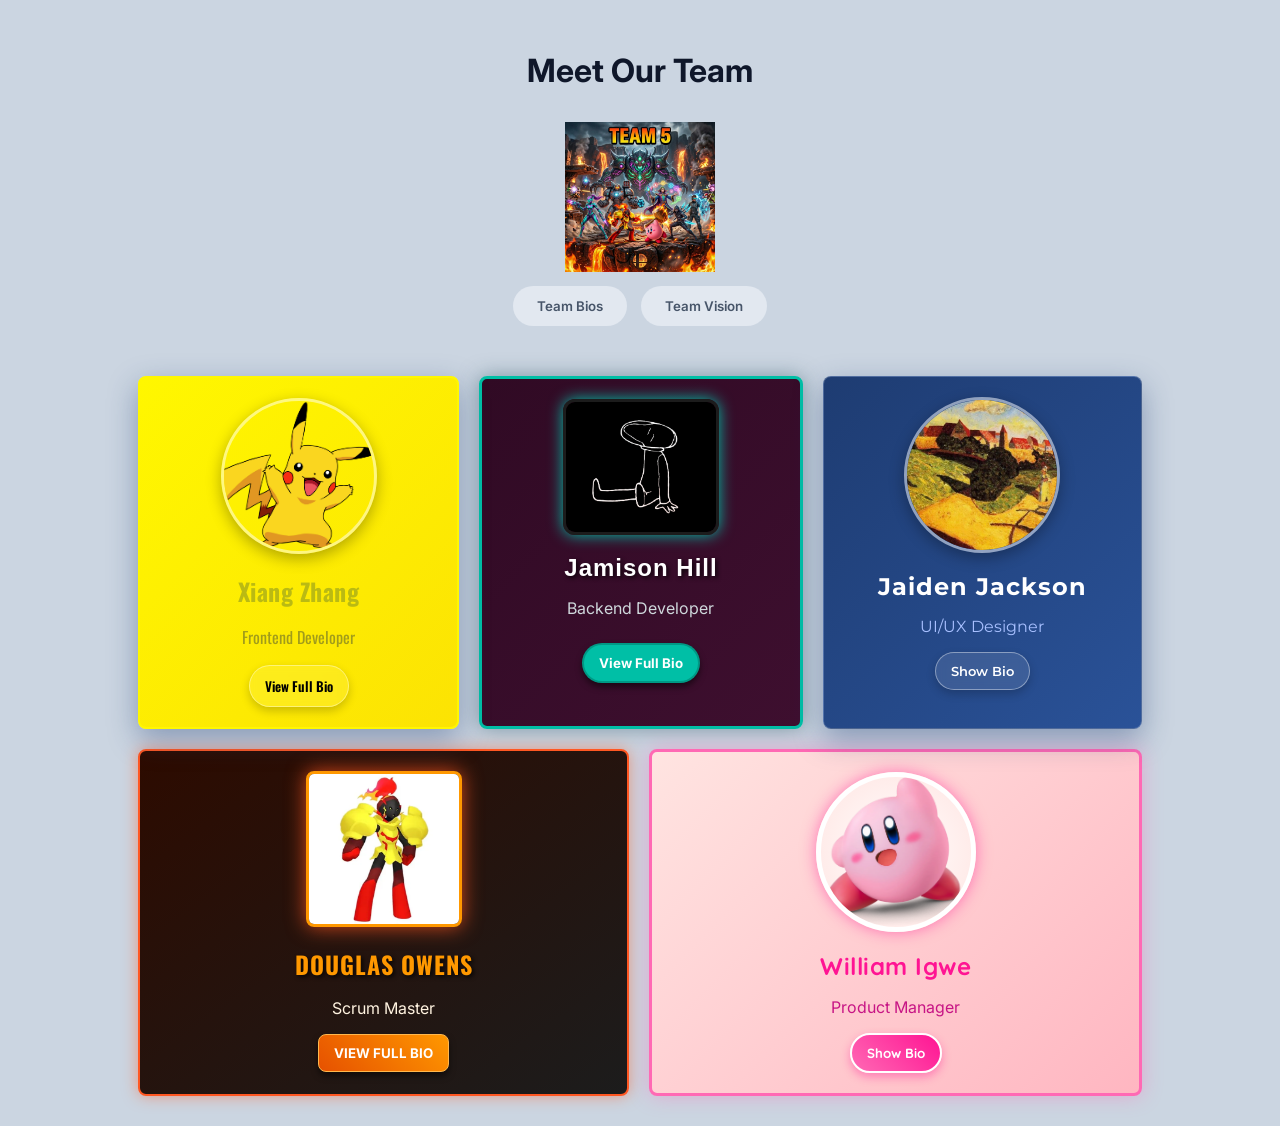
==== commit a565c512: "Added xiang's bio and moodboard" ====
--- a/index.html
+++ b/index.html
@@ -29,9 +29,7 @@
             <img src="img/pikachu.png" alt="Xiang Zhang">
             <h2>Xiang Zhang</h2>
             <p>Frontend Developer</p>
-            <button onclick="toggleBio('bio1')">Show Bio</button>
-            <p id="bio1" class="bio">Xiang is a skilled frontend developer with 5 years of experience in creating
-                responsive web applications.</p>
+            <button onclick="window.location.href='xiang_bio.html'">View Full Bio</button>
         </div>
         <div class="card jamison-card">
             <img src="img/HTLT.png" alt="Jamison Hill">
--- a/styles.css
+++ b/styles.css
@@ -280,3 +280,113 @@
     border-color: #ffffff;
     box-shadow: 0 0 15px rgba(255, 255, 255, 0.4);
 }
+
+.jamison-card {
+    background: linear-gradient(135deg, #300a24, #3e0f2f);
+    border: 3px solid #00bfa6;
+    color: #e0eaf5;
+    box-shadow: 0 0 20px rgba(44, 83, 100, 0.5);
+    transition: transform 0.3s ease, box-shadow 0.3s ease;
+}
+
+.jamison-card img {
+    border: 3px solid #1c1c1c;
+    box-shadow: 0 0 15px #00bfa6;
+    border-radius: 12px;
+    width: 150px;
+}
+
+.jamison-card:hover {
+    transform: scale(1.05);
+    box-shadow: 0 0 30px rgba(44, 83, 100, 0.8);
+}
+
+.jamison-card h2 {
+    font-family: 'Adobe Clean', sans-serif;
+    color: #fff;
+    letter-spacing: 1px;
+    text-shadow: 2px 2px 4px rgba(0,0,0,0.8);
+    margin-top: 15px;
+}
+
+.jamison-card p {
+    color: #cfd8dc;
+    margin-bottom: 25px;
+}
+
+.jamison-card button {
+    background: #00bfa6;
+    border: 2px solid rgba(0,0,0,0.2);
+    border-radius: 20px;
+    color: #fff;
+    font-weight: bold;
+    box-shadow: 0 4px 6px rgba(0,0,0,0.5);
+    transition: all 0.3s ease;
+}
+
+.jamison-card button:hover {
+    background: #00bfa6;
+    color: #fff;
+    transform: scale(1.1);
+    box-shadow: 0 0 15px #00bfa6;
+}
+
+/* Xiang Zhang Special Card Styling */
+.xiang-card {
+    background: linear-gradient(135deg, #FFF700, #FCE303);
+    border: 2px solid #FFF700;
+    color: #CF5959;
+    box-shadow: 0 10px 30px rgba(30, 60, 114, 0.4);
+    backdrop-filter: blur(10px);
+    transition: transform 0.3s ease, box-shadow 0.3s ease;
+}
+
+.xiang-card:hover {
+    transform: scale(1.05);
+    box-shadow: 0 0 30px rgba(255, 255, 0, 0.7);
+}
+
+.xiang-card h2 {
+    font-family: 'Oswald', sans-serif;
+    color: #BABA13;
+    letter-spacing: 0.5px;
+    margin-top: 15px;
+}
+
+.xiang-card p {
+    color: #A19C1B;
+    font-family: 'Oswald', sans-serif;
+}
+
+.xiang-card .bio {
+    color: #30330B;
+    font-weight: 300;
+}
+
+.xiang-card img {
+    border: 3px solid rgba(255, 255, 255, 0.5);
+    box-shadow: 0 5px 15px rgba(0, 0, 0, 0.3);
+    border-radius: 50%;
+    object-fit: cover;
+    height: 150px;
+    width: 150px;
+}
+
+.xiang-card button {
+    background: rgba(255, 255, 255, 0.1);
+    border: 1px solid rgba(255, 255, 255, 0.4);
+    border-radius: 25px;
+    color: #000000;
+    font-family: 'Oswald', sans-serif;
+    font-weight: 600;
+    backdrop-filter: blur(5px); 
+    box-shadow: 0 4px 10px rgba(0, 0, 0, 0.2);
+    transition: all 0.3s ease;
+}
+
+.xiang-card button:hover {
+    background: rgba(255, 255, 255, 0.25);
+    color: #000000;
+    border-color: #000000;
+    box-shadow: 0 0 15px rgba(255, 255, 255, 0.4);
+}
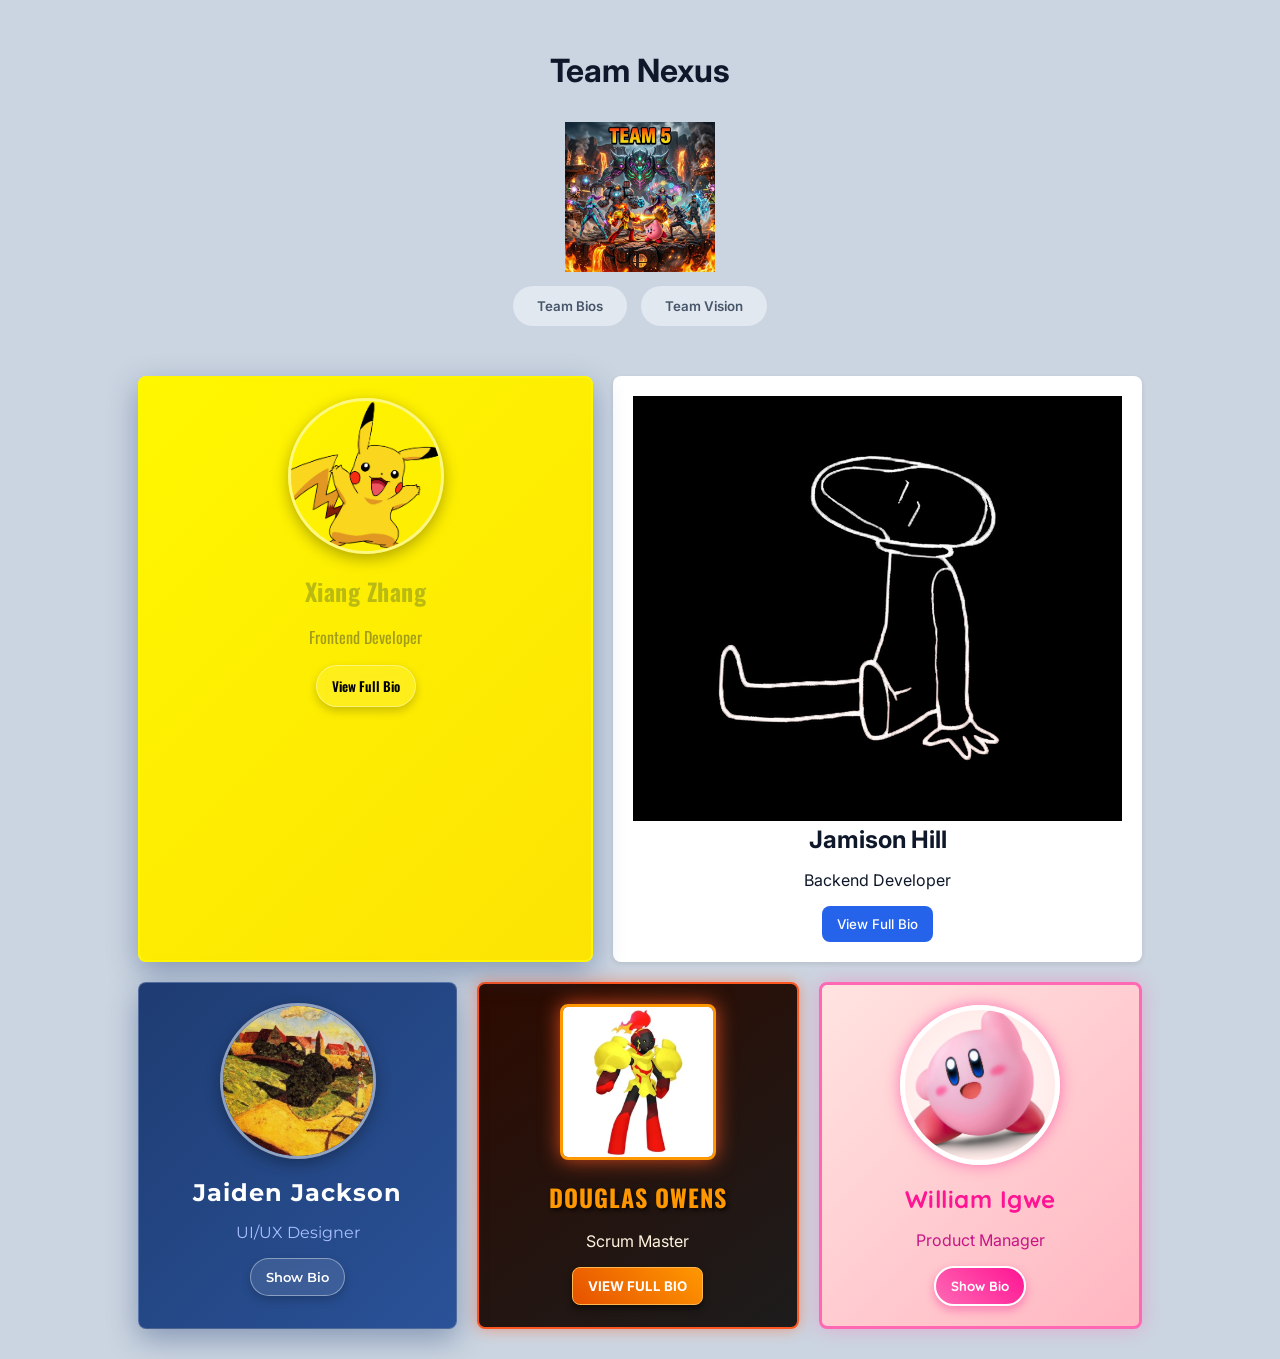
==== commit e619ebd0: "Update bios for Jaiden and William, style Team Vision section" ====
--- a/index.html
+++ b/index.html
@@ -11,7 +11,7 @@
 <body>
 
     <header>
-        <h1>Meet Our Team</h1>
+        <h1>Team Nexus</h1>
         <!-- Example team logo -->
         <img src="img/Team_Logo.jpeg" alt="Team Logo" class="team-logo">
 
@@ -42,9 +42,18 @@
             <h2>Jaiden Jackson</h2>
             <p>UI/UX Designer</p>
             <button onclick="toggleBio('bio3')">Show Bio</button>
-            <p id="bio3" class="bio">Jaiden is a UI/UX designer with a passion for creating user-friendly interfaces.
-            </p>
+            <div id="bio3" class="bio">
+                <p>Jaiden is a UI/UX designer with a passion for creating user-friendly interfaces.</p>
+                <div class="moodboard">
+                    <h4>Inspirations & Tools</h4>
+                    <img src="img/React_Logo.png" alt="React" style="width: 50px;">
+                    <p>Favorite Resources:</p>
+                    <a href="https://fonts.google.com/" target="_blank">Google Fonts</a> | 
+                    <a href="https://www.figma.com/resource-library/design-basics/" target="_blank">Figma Basics</a>
+                </div>
+            </div>
         </div>
+
         <div class="card douglas-card">
             <img src="img/Armarouge-1.webp" alt="Douglas Owens" style="width: 150px; border-radius: 8px;">
             <h2>Douglas Owens</h2>
@@ -56,16 +65,36 @@
             <h2>William Igwe</h2>
             <p>Product Manager</p>
             <button onclick="toggleBio('bio5')">Show Bio</button>
-            <p id="bio5" class="bio">William is a skilled product manager.</p>
+            <div id="bio5" class="bio">
+                <p>William is a skilled product manager focused on Agile workflows and team efficiency.</p>
+                <div class="moodboard">
+                    <h4>Management Tools</h4>
+                    <img src="img/GitHub_Logo.webp" alt="GitHub" style="width: 50px;">
+                    <p>Favorite Resources:</p>
+                    <a href="https://github.com/features/issues" target="_blank">GitHub Projects</a> | 
+                    <a href="https://www.scrum.org/" target="_blank">Scrum.org</a>
+                </div>
+            </div>
         </div>
+
     </div>
 
     <!-- Team vision/mission statement section (hidden by default) -->
-    <div id="vision" class="container" style="display: none;">
-        <h2>Our Mission Statement</h2>
-        <p>We strive to create a collaborative, inclusive, and innovative environment where team members feel empowered
-            to push boundaries and achieve excellence in their craft. Our mission is to deliver high-quality solutions
-            that meet and exceed our clients' expectations.</p>
+    <div id="vision" class="container vision-container" style="display: none;">
+        <div class="vision-card">
+            <h2>Our Mission Statement</h2>
+            <p class="mission-text">We strive to create a collaborative, inclusive, and innovative environment where team members feel empowered to push boundaries and achieve excellence in their craft. Our mission is to deliver high-quality solutions that meet and exceed our clients' expectations.</p>
+            
+            <div class="rules-section">
+                <h3>Team Rules</h3>
+                <ul>
+                    <li><strong>Communicate:</strong> Early and often about progress or blockers.</li>
+                    <li><strong>Respect:</strong> Everyone's input, ideas, and creative style.</li>
+                    <li><strong>Organize:</strong> Maintain a clean and organized shared repository.</li>
+                    <li><strong>Deliver:</strong> Meet all project deadlines with high-quality work.</li>
+                </ul>
+            </div>
+        </div>
     </div>
 
     <script src="script.js"></script> <!-- Link to external JavaScript file -->
--- a/styles.css
+++ b/styles.css
@@ -281,56 +281,6 @@
     box-shadow: 0 0 15px rgba(255, 255, 255, 0.4);
 }
 
-.jamison-card {
-    background: linear-gradient(135deg, #300a24, #3e0f2f);
-    border: 3px solid #00bfa6;
-    color: #e0eaf5;
-    box-shadow: 0 0 20px rgba(44, 83, 100, 0.5);
-    transition: transform 0.3s ease, box-shadow 0.3s ease;
-}
-
-.jamison-card img {
-    border: 3px solid #1c1c1c;
-    box-shadow: 0 0 15px #00bfa6;
-    border-radius: 12px;
-    width: 150px;
-}
-
-.jamison-card:hover {
-    transform: scale(1.05);
-    box-shadow: 0 0 30px rgba(44, 83, 100, 0.8);
-}
-
-.jamison-card h2 {
-    font-family: 'Adobe Clean', sans-serif;
-    color: #fff;
-    letter-spacing: 1px;
-    text-shadow: 2px 2px 4px rgba(0,0,0,0.8);
-    margin-top: 15px;
-}
-
-.jamison-card p {
-    color: #cfd8dc;
-    margin-bottom: 25px;
-}
-
-.jamison-card button {
-    background: #00bfa6;
-    border: 2px solid rgba(0,0,0,0.2);
-    border-radius: 20px;
-    color: #fff;
-    font-weight: bold;
-    box-shadow: 0 4px 6px rgba(0,0,0,0.5);
-    transition: all 0.3s ease;
-}
-
-.jamison-card button:hover {
-    background: #00bfa6;
-    color: #fff;
-    transform: scale(1.1);
-    box-shadow: 0 0 15px #00bfa6;
-}
-
 /* Xiang Zhang Special Card Styling */
 .xiang-card {
     background: linear-gradient(135deg, #FFF700, #FCE303);
@@ -379,7 +329,7 @@
     color: #000000;
     font-family: 'Oswald', sans-serif;
     font-weight: 600;
-    backdrop-filter: blur(5px); 
+    backdrop-filter: blur(5px);
     box-shadow: 0 4px 10px rgba(0, 0, 0, 0.2);
     transition: all 0.3s ease;
 }
@@ -389,4 +339,105 @@
     color: #000000;
     border-color: #000000;
     box-shadow: 0 0 15px rgba(255, 255, 255, 0.4);
-}
+}
+
+.moodboard {
+    margin-top: 15px;
+    padding: 10px;
+    background: rgba(255, 255, 255, 0.1);
+    border-radius: 8px;
+}
+.moodboard a {
+    color: #3b82f6;
+    text-decoration: underline;
+}
+
+
+/* Vision Section Styling */
+.vision-container {
+    justify-content: center;
+    align-items: center;
+    width: 90%;
+    max-width: 800px;
+}
+
+.vision-card {
+    background: linear-gradient(135deg, #1e293b, #0f172a);
+    border: 2px solid #3b82f6;
+    border-radius: 16px;
+    box-shadow: 0 10px 30px rgba(59, 130, 246, 0.3);
+    padding: 40px;
+    color: #e2e8f0;
+    text-align: center;
+    width: 100%;
+    transition: transform 0.3s ease, box-shadow 0.3s ease;
+}
+
+.vision-card:hover {
+    transform: translateY(-5px);
+    box-shadow: 0 15px 40px rgba(59, 130, 246, 0.4);
+}
+
+.vision-card h2 {
+    font-family: 'Oswald', sans-serif;
+    color: #60a5fa;
+    font-size: 2.5rem;
+    letter-spacing: 1px;
+    margin-bottom: 20px;
+    text-transform: uppercase;
+    text-shadow: 2px 2px 4px rgba(0,0,0,0.5);
+}
+
+.mission-text {
+    font-family: 'Montserrat', sans-serif;
+    font-size: 1.2rem;
+    line-height: 1.6;
+    color: #cbd5e1;
+    margin-bottom: 30px;
+    font-weight: 300;
+}
+
+.rules-section {
+    background: rgba(255, 255, 255, 0.05);
+    border-radius: 12px;
+    padding: 25px;
+    border: 1px solid rgba(96, 165, 250, 0.3);
+    text-align: left;
+    backdrop-filter: blur(10px);
+}
+
+.rules-section h3 {
+    font-family: 'Quicksand', sans-serif;
+    color: #93c5fd;
+    font-size: 1.8rem;
+    margin-bottom: 15px;
+    text-align: center;
+}
+
+.rules-section ul {
+    list-style-type: none;
+    padding: 0;
+    margin: 0;
+}
+
+.rules-section li {
+    font-family: 'Inter', sans-serif;
+    font-size: 1.1rem;
+    color: #f8fafc;
+    margin-bottom: 12px;
+    padding-left: 25px;
+    position: relative;
+    line-height: 1.5;
+}
+
+.rules-section li::before {
+    content: '⚡';
+    position: absolute;
+    left: 0;
+    color: #fbbf24;
+}
+
+.rules-section strong {
+    color: #3b82f6;
+    font-weight: 600;
+}
